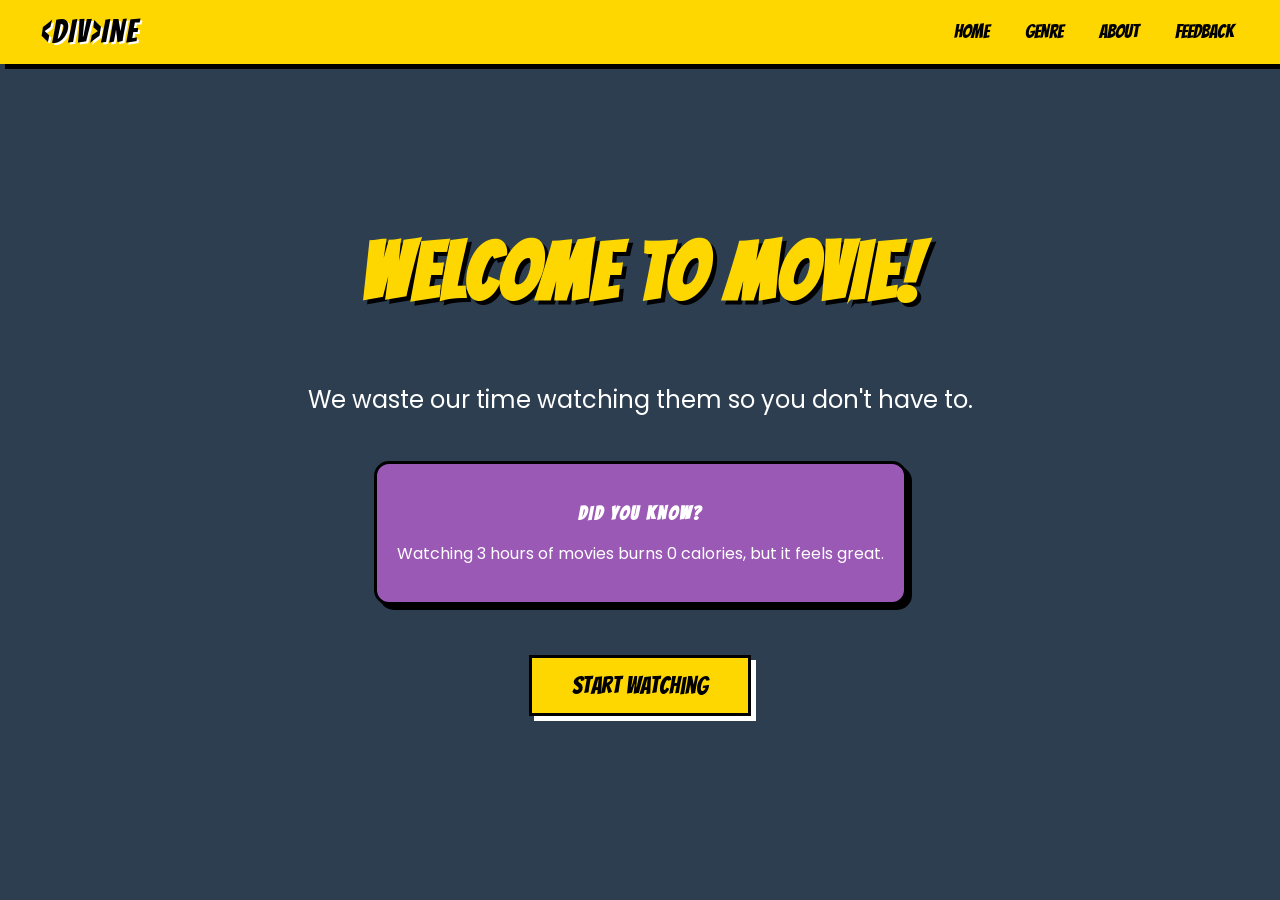
==== index.html @ 90821983 "Add files via upload" ====
<!DOCTYPE html>
<html lang="en">
<head>
    <meta charset="UTF-8">
    <meta name="viewport" content="width=device-width, initial-scale=1.0">
    <title>&lt;Div&gt;ine - The Funny Version</title>
    <style>
        /* --- THE STYLE SECTION (CSS) --- */
        @import url('https://fonts.googleapis.com/css2?family=Bangers&family=Poppins:wght@400;700&display=swap');

        :root {
            --primary: #FFD700; /* Pop Art Yellow */
            --secondary: #9b59b6; /* Vivid Purple */
            --dark: #2c3e50;
            --light: #ecf0f1;
        }

        body {
            margin: 0;
            font-family: 'Poppins', sans-serif;
            background-color: #2c3e50;
            color: white;
            overflow-x: hidden;
        }

        /* Comic Book Style Headings */
        h1, h2, h3, .logo {
            font-family: 'Bangers', cursive;
            letter-spacing: 2px;
            text-transform: uppercase;
        }

        /* Navigation */
        nav {
            background: var(--primary);
            padding: 15px 40px;
            display: flex;
            justify-content: space-between;
            align-items: center;
            box-shadow: 5px 5px 0px #000;
            position: sticky;
            top: 0;
            z-index: 100;
        }

        .logo {
            font-size: 2rem;
            color: #000;
            text-shadow: 2px 2px 0px white;
        }

        .nav-links button {
            background: transparent;
            border: none;
            font-family: 'Bangers', cursive;
            font-size: 1.2rem;
            margin-left: 20px;
            cursor: pointer;
            color: #000;
            transition: 0.2s;
        }

        .nav-links button:hover {
            transform: scale(1.2) rotate(-3deg);
            color: var(--secondary);
        }

        /* Pages Logic (Single Page App) */
        .page-section {
            display: none; /* Hidden by default */
            padding: 40px 20px;
            max-width: 1200px;
            margin: 0 auto;
            animation: popIn 0.5s ease;
        }

        .page-section.active {
            display: block; /* Show only active section */
        }

        @keyframes popIn {
            0% { transform: scale(0.8); opacity: 0; }
            80% { transform: scale(1.05); }
            100% { transform: scale(1); opacity: 1; }
        }

        /* Home Page Styling */
        .hero {
            text-align: center;
            padding: 60px 0;
        }
        .hero h1 {
            font-size: 5rem;
            color: var(--primary);
            text-shadow: 4px 4px 0px #000;
        }
        .fun-fact {
            background: var(--secondary);
            color: white;
            padding: 20px;
            border-radius: 15px;
            display: inline-block;
            margin-top: 20px;
            border: 3px solid #000;
            box-shadow: 5px 5px 0px #000;
        }

        /* Genre Cards */
        .genre-grid {
            display: flex;
            justify-content: center;
            gap: 20px;
            flex-wrap: wrap;
        }

        .genre-card {
            background: white;
            color: black;
            padding: 30px;
            width: 180px;
            text-align: center;
            border: 3px solid #000;
            box-shadow: 8px 8px 0px #000;
            cursor: pointer;
            transition: 0.3s;
            font-family: 'Bangers', cursive;
            font-size: 1.5rem;
        }

        .genre-card:hover {
            transform: translate(-5px, -5px);
            box-shadow: 13px 13px 0px var(--secondary);
            background: var(--primary);
        }

        /* Movie Cards */
        .movie-grid {
            display: grid;
            grid-template-columns: repeat(auto-fill, minmax(250px, 1fr));
            gap: 30px;
        }

        .movie-card {
            background: #fff;
            color: #000;
            border: 3px solid #000;
            border-radius: 10px;
            overflow: hidden;
            position: relative;
        }
        
        .movie-card img {
            width: 100%;
            height: 350px;
            object-fit: cover;
            border-bottom: 3px solid #000;
        }

        .movie-info {
            padding: 15px;
        }

        .funny-caption {
            font-size: 0.9rem;
            color: var(--secondary);
            font-style: italic;
            font-weight: bold;
            margin-bottom: 10px;
            display: block;
        }

        .btn {
            display: block;
            background: black;
            color: white;
            text-align: center;
            padding: 10px;
            text-decoration: none;
            font-family: 'Bangers', cursive;
            letter-spacing: 1px;
            transition: 0.2s;
        }
        .btn:hover {
            background: var(--secondary);
        }

        /* About Section */
        .team-box {
            background: white;
            color: black;
            padding: 30px;
            border: 4px solid var(--primary);
            border-radius: 20px;
            box-shadow: 10px 10px 0px rgba(0,0,0,0.5);
        }

        /* Form */
        input, textarea {
            width: 100%;
            padding: 15px;
            margin-bottom: 15px;
            border: 3px solid #000;
            font-family: 'Poppins', sans-serif;
            box-sizing: border-box;
        }
        input:focus, textarea:focus {
            outline: none;
            border-color: var(--primary);
            background: #fffde7;
        }

    </style>
</head>
<body>



<!-- Navigation -->
<nav>
    <div class="logo">&lt;Div&gt;ine</div>
    <div class="nav-links">
        <button onclick="showPage('home')">Home</button>
        <button onclick="showPage('genre')">Genre</button>
        <button onclick="showPage('about')">About</button>
        <button onclick="showPage('feedback')">Feedback</button>
    </div>
</nav>



<!-- MAIN APP CONTAINER -->
<div id="app">

    <!-- 1. HOME PAGE -->
    <section id="home" class="page-section active">
        <div class="hero">
            <h1>Welcome to Movie!</h1>
            <p style="font-size: 1.5rem;">We waste our time watching them so you don't have to.</p>
            
            <div class="fun-fact">
                <h3>Did you know?</h3>
                <p>Watching 3 hours of movies burns 0 calories, but it feels great.</p>
            </div>
            <br><br><br>
            <button onclick="showPage('genre')" style="padding: 15px 40px; font-size: 1.5rem; background: var(--primary); border: 3px solid black; cursor: pointer; font-family: 'Bangers'; box-shadow: 5px 5px 0px white;">Start Watching</button>
        </div>
    </section>



    <!-- 2. GENRE PAGE -->
    <section id="genre" class="page-section">
        <h2 style="text-align: center; color: var(--primary); font-size: 3rem;">Pick Your Poison</h2>
        <div class="genre-grid">
            <div class="genre-card" onclick="filterMovies('Action')">Action <br><span style="font-size:0.8rem; font-family:'Poppins'">(Explosions)</span></div>
            <div class="genre-card" onclick="filterMovies('Comedy')">Comedy <br><span style="font-size:0.8rem; font-family:'Poppins'">(Haha Funni)</span></div>
            <div class="genre-card" onclick="filterMovies('Romance')">Romance <br><span style="font-size:0.8rem; font-family:'Poppins'">(Lovey Dovey)</span></div>
            <div class="genre-card" onclick="filterMovies('Horror')">Horror <br><span style="font-size:0.8rem; font-family:'Poppins'">(Don't look)</span></div>
            <div class="genre-card" onclick="filterMovies('Superhero')">Superhero <br><span style="font-size:0.8rem; font-family:'Poppins'">(Spandex)</span></div>
        </div>
    </section>



    <!-- 3. MOVIES LIST PAGE (Hidden until genre clicked) -->
    <section id="movies" class="page-section">
        <button onclick="showPage('genre')" style="background:none; border:none; color:var(--primary); cursor:pointer; font-size: 1.2rem;">&larr; Back to Genres</button>
        <h2 id="movie-header" style="color: white; margin-bottom: 20px;">Movies</h2>
        <div class="movie-grid" id="movie-container">
            <!-- JS will put movies here -->
        </div>
    </section>



    <!-- 4. ABOUT PAGE -->
    <section id="about" class="page-section">
        <div class="team-box">
            <h2 style="color: var(--secondary);">Created By: Team &lt;Div&gt;ine</h2>
            <p><i>"We code so we don't have to talk to people."</i></p>
            
            <!-- University Image -->
            <img src="pu.jpg" 
                 alt="Presidency Uni" style="width: 100%; height: 250px; object-fit: cover; border: 3px solid black; margin: 20px 0;">

            <ul>
                <li><strong>Meer Mohammed Shoaib:</strong> The Leader</li>
                <li><strong>Mohommed Adil:</strong> The Coder</li>
                <li><strong>Nihaal R:</strong> The Soldier</li>
                <li><strong>Shreyas Bharadwaj:</strong> The Healer</li>
            </ul>
            <hr>
            <p><strong>Class:</strong> 3CSE14 (The cool class)</p>
            <p><strong>University:</strong> Presidency University, Bangalore</p>
            <p><strong>Address:</strong> Itgalpur, Rajanakunte (Practically a road trip from the city)</p>
        </div>
    </section>

    <!-- 5. FEEDBACK PAGE -->
    <section id="feedback" class="page-section">
        <h2 style="text-align: center;">Yell at us here</h2>
        <div style="max-width: 600px; margin: 0 auto; background: var(--primary); padding: 30px; border: 3px solid black; box-shadow: 10px 10px 0 white; color: black;">
            <form onsubmit="alert('Feedback sent into the void! (Just kidding, thanks!)'); return false;">
                <label>Name:</label>
                <input type="text" placeholder="Who are you?" required>
                
                <label>Roll Number:</label>
                <input type="text" placeholder="So we can track you..." required>
                
                <label>Feedback:</label>
                <textarea rows="5" placeholder="Tell us how awesome we are..." required></textarea>
                
                <button type="submit" style="width:100%; padding: 15px; background: black; color: white; border: none; font-family: 'Bangers'; font-size: 1.5rem; cursor: pointer;">SEND IT</button>
            </form>
        </div>
    </section>

</div>

<script>
    // --- THE BRAINS ---
    
    // 1. The Movie Database (Array of Objects)
    const moviesDB = [
        // --- ACTION ---
        { title: "John Wick 4", genre: "Action", img: "https://image.tmdb.org/t/p/w500/vZloFAK7NmvMGKE7VkF5UHaz0I.jpg", caption: "Local dog lover kills 400 people.", link: "https://www.youtube.com/watch?v=qEVUtrk8_B4" },

        { title: "Bullet Train", genre: "Action", img: "https://image.tmdb.org/t/p/w500/tVxDe01Zy3kZqaZRNiXFGDICdZk.jpg", caption: "Thomas the Tank Engine for psychopaths.", link: "https://www.youtube.com/watch?v=0IOsk2Vun8Q" },

        { title: "Dhoom", genre: "Action", img: "dhoom.jpeg", caption: "Physics left the chat.", link: "https://www.youtube.com/watch?v=drQ9t5bFmJc" },

        { title: "Jawan", genre: "Action", img: "jawan.jpg", caption: "Too many bandages, infinite swag.", link: "https://www.youtube.com/watch?v=COv52Qyctws" },
        


        // --- COMEDY ---
        { title: "The Hangover", genre: "Comedy", img: "hangover.jpg", caption: "Why you should never go to Vegas.", link: "https://www.youtube.com/watch?v=tcdUhdOlz9M" },

        { title: "The Mask", genre: "Comedy", img: "mask.jpeg", caption: "S-s-s-smokin'!", link: "https://www.youtube.com/watch?v=LZl69yk5lEY" },

        { title: "Dhamaal", genre: "Comedy", img: "dhamaal.jpg", caption: "Looking for a big 'W' under a palm tree.", link: "https://www.youtube.com/watch?v=6Q9qX9i5g5M" },

        { title: "Hera Pheri", genre: "Comedy", img: "hera pheri.jpeg", caption: "21 days to double your money. Totally legit.", link: "https://www.youtube.com/watch?v=3K1Hh5Gz1kU" },



        // --- ROMANCE ---
        { title: "Titanic", genre: "Romance", img: "https://image.tmdb.org/t/p/w500/9xjZS2rlVxm8SFx8kPC3aIGCOYQ.jpg", caption: "Spoiler: The boat sinks.", link: "https://www.youtube.com/watch?v=kVrqfYjkTdQ" },

        { title: "The Notebook", genre: "Romance", img: "https://image.tmdb.org/t/p/w500/rNzQyW4f8B8cQeg7Dgj3n6eT5k9.jpg", caption: "Crying guaranteed or money back.", link: "https://www.youtube.com/watch?v=FC6biTjEyZw" },

        { title: "Om Shanti Om", genre: "Romance", img: "om.jpg", caption: "Reincarnation: The ultimate comeback.", link: "https://www.youtube.com/watch?v=NBw5YScs8iQ" },



        // --- HORROR ---
        { title: "It", genre: "Horror", img: "https://image.tmdb.org/t/p/w500/9E2y5Q7WlCVNEhP5GiVTjhEhx1o.jpg", caption: "Never talk to clowns in sewers.", link: "https://www.youtube.com/watch?v=FnCdOQsX5kc" },

        { title: "The Conjuring", genre: "Horror", img: "conjuring.jpeg", caption: "Clap clap. You're dead.", link: "https://www.youtube.com/watch?v=k10ETZ41q5o" },

        { title: "Stree", genre: "Horror", img: "https://upload.wikimedia.org/wikipedia/en/4/4f/Stree_-_2018_Movie_Poster.jpg", caption: "O Stree kal aana (Please don't come today).", link: "https://www.youtube.com/watch?v=gze8xBdW3T4" },

        { title: "Tumbbad", genre: "Horror", img: "https://upload.wikimedia.org/wikipedia/en/4/41/Tumbbad_poster.jpg", caption: "Greed is bad, but the visuals are 10/10.", link: "https://www.youtube.com/watch?v=sN75MPHgvX8" },



        // --- SUPERHERO ---
        { title: "The Dark Knight", genre: "Superhero", img: "https://image.tmdb.org/t/p/w500/qJ2tW6WMUDux911r6m7haRef0WH.jpg", caption: "Rich guy beats up clowns at night.", link: "https://www.youtube.com/watch?v=EXeTwQWrcwY" },
        { title: "Avengers: Endgame", genre: "Superhero", img: "https://image.tmdb.org/t/p/w500/or06FN3Dka5tukK1e9sl16pB3iy.jpg", caption: "Thanos was kinda right though.", link: "https://www.youtube.com/watch?v=TcMBFSGVi1c" },
        { title: "Iron Man", genre: "Superhero", img: "https://image.tmdb.org/t/p/w500/78lPtwv72eTNqFW9COBYI0dWDJa.jpg", caption: "Genius, Billionaire, Playboy, Philanthropist.", link: "https://www.youtube.com/watch?v=8ugaeA-nMTc" },
        { title: "Man of Steel", genre: "Superhero", img: "superman.jpeg", caption: "Property Damage: The Movie.", link: "https://www.youtube.com/watch?v=T6DJcgm3wNY" }
    ];



    function showPage(pageId) {
        // Hide all pages
        document.querySelectorAll('.page-section').forEach(section => {
            section.classList.remove('active');
        });
        // Show the specific page
        document.getElementById(pageId).classList.add('active');
    }



    // 3. Function to filter and show movies
    function filterMovies(genre) {
        const container = document.getElementById('movie-container');
        const header = document.getElementById('movie-header');
        
        // Clear previous movies
        container.innerHTML = '';
        header.innerText = genre + " Movies";

        // Filter logic
        const filtered = moviesDB.filter(m => m.genre === genre);

        // Loop through filtered movies and create HTML
        filtered.forEach(movie => {
            const card = `
                <div class="movie-card">
                    <img src="${movie.img}" alt="${movie.title}">
                    <div class="movie-info">
                        <h3>${movie.title}</h3>
                        <span class="funny-caption">${movie.caption}</span>
                        <a href="${movie.link}" target="_blank" class="btn">▶ Watch Trailer</a>
                    </div>
                </div>
            `;
            container.innerHTML += card;
        });

        // Switch to movie page
        showPage('movies');
    }
</script>

</body>
</html>
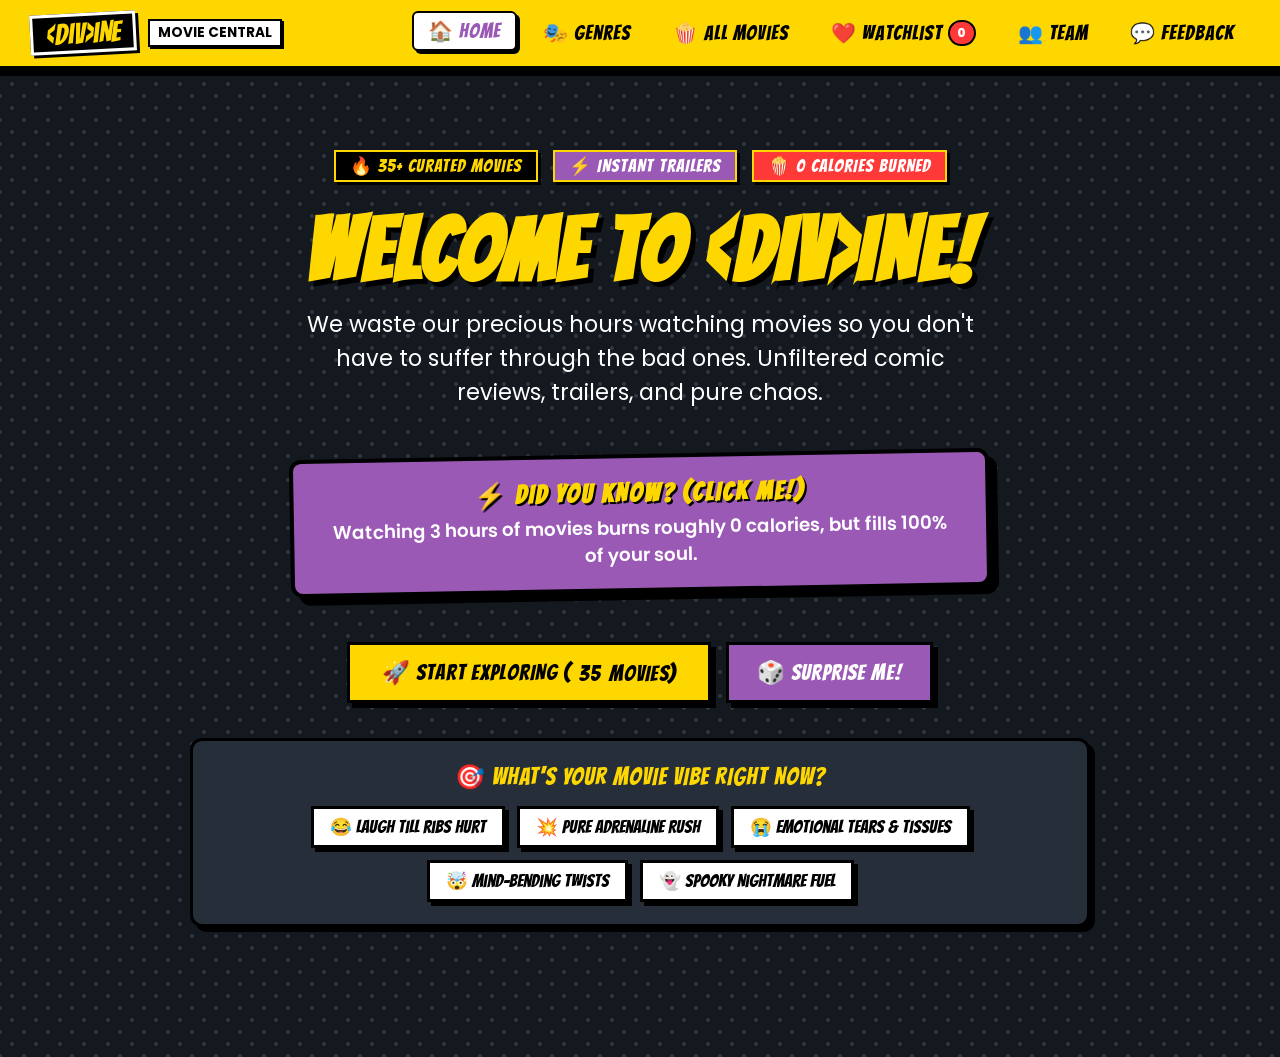
==== commit 5d918fea: "Refactor index.html with modular layout, search toolbar, watchlist and modal hooks" ====
--- a/index.html
+++ b/index.html
@@ -1,420 +1,353 @@
-<!DOCTYPE html>
-<html lang="en">
-<head>
-    <meta charset="UTF-8">
-    <meta name="viewport" content="width=device-width, initial-scale=1.0">
-    <title>&lt;Div&gt;ine - The Funny Version</title>
-    <style>
-        /* --- THE STYLE SECTION (CSS) --- */
-        @import url('https://fonts.googleapis.com/css2?family=Bangers&family=Poppins:wght@400;700&display=swap');
-
-        :root {
-            --primary: #FFD700; /* Pop Art Yellow */
-            --secondary: #9b59b6; /* Vivid Purple */
-            --dark: #2c3e50;
-            --light: #ecf0f1;
-        }
-
-        body {
-            margin: 0;
-            font-family: 'Poppins', sans-serif;
-            background-color: #2c3e50;
-            color: white;
-            overflow-x: hidden;
-        }
-
-        /* Comic Book Style Headings */
-        h1, h2, h3, .logo {
-            font-family: 'Bangers', cursive;
-            letter-spacing: 2px;
-            text-transform: uppercase;
-        }
-
-        /* Navigation */
-        nav {
-            background: var(--primary);
-            padding: 15px 40px;
-            display: flex;
-            justify-content: space-between;
-            align-items: center;
-            box-shadow: 5px 5px 0px #000;
-            position: sticky;
-            top: 0;
-            z-index: 100;
-        }
-
-        .logo {
-            font-size: 2rem;
-            color: #000;
-            text-shadow: 2px 2px 0px white;
-        }
-
-        .nav-links button {
-            background: transparent;
-            border: none;
-            font-family: 'Bangers', cursive;
-            font-size: 1.2rem;
-            margin-left: 20px;
-            cursor: pointer;
-            color: #000;
-            transition: 0.2s;
-        }
-
-        .nav-links button:hover {
-            transform: scale(1.2) rotate(-3deg);
-            color: var(--secondary);
-        }
-
-        /* Pages Logic (Single Page App) */
-        .page-section {
-            display: none; /* Hidden by default */
-            padding: 40px 20px;
-            max-width: 1200px;
-            margin: 0 auto;
-            animation: popIn 0.5s ease;
-        }
-
-        .page-section.active {
-            display: block; /* Show only active section */
-        }
-
-        @keyframes popIn {
-            0% { transform: scale(0.8); opacity: 0; }
-            80% { transform: scale(1.05); }
-            100% { transform: scale(1); opacity: 1; }
-        }
-
-        /* Home Page Styling */
-        .hero {
-            text-align: center;
-            padding: 60px 0;
-        }
-        .hero h1 {
-            font-size: 5rem;
-            color: var(--primary);
-            text-shadow: 4px 4px 0px #000;
-        }
-        .fun-fact {
-            background: var(--secondary);
-            color: white;
-            padding: 20px;
-            border-radius: 15px;
-            display: inline-block;
-            margin-top: 20px;
-            border: 3px solid #000;
-            box-shadow: 5px 5px 0px #000;
-        }
-
-        /* Genre Cards */
-        .genre-grid {
-            display: flex;
-            justify-content: center;
-            gap: 20px;
-            flex-wrap: wrap;
-        }
-
-        .genre-card {
-            background: white;
-            color: black;
-            padding: 30px;
-            width: 180px;
-            text-align: center;
-            border: 3px solid #000;
-            box-shadow: 8px 8px 0px #000;
-            cursor: pointer;
-            transition: 0.3s;
-            font-family: 'Bangers', cursive;
-            font-size: 1.5rem;
-        }
-
-        .genre-card:hover {
-            transform: translate(-5px, -5px);
-            box-shadow: 13px 13px 0px var(--secondary);
-            background: var(--primary);
-        }
-
-        /* Movie Cards */
-        .movie-grid {
-            display: grid;
-            grid-template-columns: repeat(auto-fill, minmax(250px, 1fr));
-            gap: 30px;
-        }
-
-        .movie-card {
-            background: #fff;
-            color: #000;
-            border: 3px solid #000;
-            border-radius: 10px;
-            overflow: hidden;
-            position: relative;
-        }
-        
-        .movie-card img {
-            width: 100%;
-            height: 350px;
-            object-fit: cover;
-            border-bottom: 3px solid #000;
-        }
-
-        .movie-info {
-            padding: 15px;
-        }
-
-        .funny-caption {
-            font-size: 0.9rem;
-            color: var(--secondary);
-            font-style: italic;
-            font-weight: bold;
-            margin-bottom: 10px;
-            display: block;
-        }
-
-        .btn {
-            display: block;
-            background: black;
-            color: white;
-            text-align: center;
-            padding: 10px;
-            text-decoration: none;
-            font-family: 'Bangers', cursive;
-            letter-spacing: 1px;
-            transition: 0.2s;
-        }
-        .btn:hover {
-            background: var(--secondary);
-        }
-
-        /* About Section */
-        .team-box {
-            background: white;
-            color: black;
-            padding: 30px;
-            border: 4px solid var(--primary);
-            border-radius: 20px;
-            box-shadow: 10px 10px 0px rgba(0,0,0,0.5);
-        }
-
-        /* Form */
-        input, textarea {
-            width: 100%;
-            padding: 15px;
-            margin-bottom: 15px;
-            border: 3px solid #000;
-            font-family: 'Poppins', sans-serif;
-            box-sizing: border-box;
-        }
-        input:focus, textarea:focus {
-            outline: none;
-            border-color: var(--primary);
-            background: #fffde7;
-        }
-
-    </style>
-</head>
-<body>
-
-
-
-<!-- Navigation -->
-<nav>
-    <div class="logo">&lt;Div&gt;ine</div>
-    <div class="nav-links">
-        <button onclick="showPage('home')">Home</button>
-        <button onclick="showPage('genre')">Genre</button>
-        <button onclick="showPage('about')">About</button>
-        <button onclick="showPage('feedback')">Feedback</button>
-    </div>
-</nav>
-
-
-
-<!-- MAIN APP CONTAINER -->
-<div id="app">
-
-    <!-- 1. HOME PAGE -->
-    <section id="home" class="page-section active">
-        <div class="hero">
-            <h1>Welcome to Movie!</h1>
-            <p style="font-size: 1.5rem;">We waste our time watching them so you don't have to.</p>
-            
-            <div class="fun-fact">
-                <h3>Did you know?</h3>
-                <p>Watching 3 hours of movies burns 0 calories, but it feels great.</p>
-            </div>
-            <br><br><br>
-            <button onclick="showPage('genre')" style="padding: 15px 40px; font-size: 1.5rem; background: var(--primary); border: 3px solid black; cursor: pointer; font-family: 'Bangers'; box-shadow: 5px 5px 0px white;">Start Watching</button>
-        </div>
-    </section>
-
-
-
-    <!-- 2. GENRE PAGE -->
-    <section id="genre" class="page-section">
-        <h2 style="text-align: center; color: var(--primary); font-size: 3rem;">Pick Your Poison</h2>
-        <div class="genre-grid">
-            <div class="genre-card" onclick="filterMovies('Action')">Action <br><span style="font-size:0.8rem; font-family:'Poppins'">(Explosions)</span></div>
-            <div class="genre-card" onclick="filterMovies('Comedy')">Comedy <br><span style="font-size:0.8rem; font-family:'Poppins'">(Haha Funni)</span></div>
-            <div class="genre-card" onclick="filterMovies('Romance')">Romance <br><span style="font-size:0.8rem; font-family:'Poppins'">(Lovey Dovey)</span></div>
-            <div class="genre-card" onclick="filterMovies('Horror')">Horror <br><span style="font-size:0.8rem; font-family:'Poppins'">(Don't look)</span></div>
-            <div class="genre-card" onclick="filterMovies('Superhero')">Superhero <br><span style="font-size:0.8rem; font-family:'Poppins'">(Spandex)</span></div>
-        </div>
-    </section>
-
-
-
-    <!-- 3. MOVIES LIST PAGE (Hidden until genre clicked) -->
-    <section id="movies" class="page-section">
-        <button onclick="showPage('genre')" style="background:none; border:none; color:var(--primary); cursor:pointer; font-size: 1.2rem;">&larr; Back to Genres</button>
-        <h2 id="movie-header" style="color: white; margin-bottom: 20px;">Movies</h2>
-        <div class="movie-grid" id="movie-container">
-            <!-- JS will put movies here -->
-        </div>
-    </section>
-
-
-
-    <!-- 4. ABOUT PAGE -->
-    <section id="about" class="page-section">
-        <div class="team-box">
-            <h2 style="color: var(--secondary);">Created By: Team &lt;Div&gt;ine</h2>
-            <p><i>"We code so we don't have to talk to people."</i></p>
-            
-            <!-- University Image -->
-            <img src="pu.jpg" 
-                 alt="Presidency Uni" style="width: 100%; height: 250px; object-fit: cover; border: 3px solid black; margin: 20px 0;">
-
-            <ul>
-                <li><strong>Meer Mohammed Shoaib:</strong> The Leader</li>
-                <li><strong>Mohommed Adil:</strong> The Coder</li>
-                <li><strong>Nihaal R:</strong> The Soldier</li>
-                <li><strong>Shreyas Bharadwaj:</strong> The Healer</li>
-            </ul>
-            <hr>
-            <p><strong>Class:</strong> 3CSE14 (The cool class)</p>
-            <p><strong>University:</strong> Presidency University, Bangalore</p>
-            <p><strong>Address:</strong> Itgalpur, Rajanakunte (Practically a road trip from the city)</p>
-        </div>
-    </section>
-
-    <!-- 5. FEEDBACK PAGE -->
-    <section id="feedback" class="page-section">
-        <h2 style="text-align: center;">Yell at us here</h2>
-        <div style="max-width: 600px; margin: 0 auto; background: var(--primary); padding: 30px; border: 3px solid black; box-shadow: 10px 10px 0 white; color: black;">
-            <form onsubmit="alert('Feedback sent into the void! (Just kidding, thanks!)'); return false;">
-                <label>Name:</label>
-                <input type="text" placeholder="Who are you?" required>
-                
-                <label>Roll Number:</label>
-                <input type="text" placeholder="So we can track you..." required>
-                
-                <label>Feedback:</label>
-                <textarea rows="5" placeholder="Tell us how awesome we are..." required></textarea>
-                
-                <button type="submit" style="width:100%; padding: 15px; background: black; color: white; border: none; font-family: 'Bangers'; font-size: 1.5rem; cursor: pointer;">SEND IT</button>
-            </form>
-        </div>
-    </section>
-
-</div>
-
-<script>
-    // --- THE BRAINS ---
-    
-    // 1. The Movie Database (Array of Objects)
-    const moviesDB = [
-        // --- ACTION ---
-        { title: "John Wick 4", genre: "Action", img: "https://image.tmdb.org/t/p/w500/vZloFAK7NmvMGKE7VkF5UHaz0I.jpg", caption: "Local dog lover kills 400 people.", link: "https://www.youtube.com/watch?v=qEVUtrk8_B4" },
-
-        { title: "Bullet Train", genre: "Action", img: "https://image.tmdb.org/t/p/w500/tVxDe01Zy3kZqaZRNiXFGDICdZk.jpg", caption: "Thomas the Tank Engine for psychopaths.", link: "https://www.youtube.com/watch?v=0IOsk2Vun8Q" },
-
-        { title: "Dhoom", genre: "Action", img: "dhoom.jpeg", caption: "Physics left the chat.", link: "https://www.youtube.com/watch?v=drQ9t5bFmJc" },
-
-        { title: "Jawan", genre: "Action", img: "jawan.jpg", caption: "Too many bandages, infinite swag.", link: "https://www.youtube.com/watch?v=COv52Qyctws" },
-        
-
-
-        // --- COMEDY ---
-        { title: "The Hangover", genre: "Comedy", img: "hangover.jpg", caption: "Why you should never go to Vegas.", link: "https://www.youtube.com/watch?v=tcdUhdOlz9M" },
-
-        { title: "The Mask", genre: "Comedy", img: "mask.jpeg", caption: "S-s-s-smokin'!", link: "https://www.youtube.com/watch?v=LZl69yk5lEY" },
-
-        { title: "Dhamaal", genre: "Comedy", img: "dhamaal.jpg", caption: "Looking for a big 'W' under a palm tree.", link: "https://www.youtube.com/watch?v=6Q9qX9i5g5M" },
-
-        { title: "Hera Pheri", genre: "Comedy", img: "hera pheri.jpeg", caption: "21 days to double your money. Totally legit.", link: "https://www.youtube.com/watch?v=3K1Hh5Gz1kU" },
-
-
-
-        // --- ROMANCE ---
-        { title: "Titanic", genre: "Romance", img: "https://image.tmdb.org/t/p/w500/9xjZS2rlVxm8SFx8kPC3aIGCOYQ.jpg", caption: "Spoiler: The boat sinks.", link: "https://www.youtube.com/watch?v=kVrqfYjkTdQ" },
-
-        { title: "The Notebook", genre: "Romance", img: "https://image.tmdb.org/t/p/w500/rNzQyW4f8B8cQeg7Dgj3n6eT5k9.jpg", caption: "Crying guaranteed or money back.", link: "https://www.youtube.com/watch?v=FC6biTjEyZw" },
-
-        { title: "Om Shanti Om", genre: "Romance", img: "om.jpg", caption: "Reincarnation: The ultimate comeback.", link: "https://www.youtube.com/watch?v=NBw5YScs8iQ" },
-
-
-
-        // --- HORROR ---
-        { title: "It", genre: "Horror", img: "https://image.tmdb.org/t/p/w500/9E2y5Q7WlCVNEhP5GiVTjhEhx1o.jpg", caption: "Never talk to clowns in sewers.", link: "https://www.youtube.com/watch?v=FnCdOQsX5kc" },
-
-        { title: "The Conjuring", genre: "Horror", img: "conjuring.jpeg", caption: "Clap clap. You're dead.", link: "https://www.youtube.com/watch?v=k10ETZ41q5o" },
-
-        { title: "Stree", genre: "Horror", img: "https://upload.wikimedia.org/wikipedia/en/4/4f/Stree_-_2018_Movie_Poster.jpg", caption: "O Stree kal aana (Please don't come today).", link: "https://www.youtube.com/watch?v=gze8xBdW3T4" },
-
-        { title: "Tumbbad", genre: "Horror", img: "https://upload.wikimedia.org/wikipedia/en/4/41/Tumbbad_poster.jpg", caption: "Greed is bad, but the visuals are 10/10.", link: "https://www.youtube.com/watch?v=sN75MPHgvX8" },
-
-
-
-        // --- SUPERHERO ---
-        { title: "The Dark Knight", genre: "Superhero", img: "https://image.tmdb.org/t/p/w500/qJ2tW6WMUDux911r6m7haRef0WH.jpg", caption: "Rich guy beats up clowns at night.", link: "https://www.youtube.com/watch?v=EXeTwQWrcwY" },
-        { title: "Avengers: Endgame", genre: "Superhero", img: "https://image.tmdb.org/t/p/w500/or06FN3Dka5tukK1e9sl16pB3iy.jpg", caption: "Thanos was kinda right though.", link: "https://www.youtube.com/watch?v=TcMBFSGVi1c" },
-        { title: "Iron Man", genre: "Superhero", img: "https://image.tmdb.org/t/p/w500/78lPtwv72eTNqFW9COBYI0dWDJa.jpg", caption: "Genius, Billionaire, Playboy, Philanthropist.", link: "https://www.youtube.com/watch?v=8ugaeA-nMTc" },
-        { title: "Man of Steel", genre: "Superhero", img: "superman.jpeg", caption: "Property Damage: The Movie.", link: "https://www.youtube.com/watch?v=T6DJcgm3wNY" }
-    ];
-
-
-
-    function showPage(pageId) {
-        // Hide all pages
-        document.querySelectorAll('.page-section').forEach(section => {
-            section.classList.remove('active');
-        });
-        // Show the specific page
-        document.getElementById(pageId).classList.add('active');
-    }
-
-
-
-    // 3. Function to filter and show movies
-    function filterMovies(genre) {
-        const container = document.getElementById('movie-container');
-        const header = document.getElementById('movie-header');
-        
-        // Clear previous movies
-        container.innerHTML = '';
-        header.innerText = genre + " Movies";
-
-        // Filter logic
-        const filtered = moviesDB.filter(m => m.genre === genre);
-
-        // Loop through filtered movies and create HTML
-        filtered.forEach(movie => {
-            const card = `
-                <div class="movie-card">
-                    <img src="${movie.img}" alt="${movie.title}">
-                    <div class="movie-info">
-                        <h3>${movie.title}</h3>
-                        <span class="funny-caption">${movie.caption}</span>
-                        <a href="${movie.link}" target="_blank" class="btn">▶ Watch Trailer</a>
-                    </div>
-                </div>
-            `;
-            container.innerHTML += card;
-        });
-
-        // Switch to movie page
-        showPage('movies');
-    }
-</script>
-
-</body>
+<!DOCTYPE html>
+<html lang="en">
+<head>
+    <meta charset="UTF-8">
+    <meta name="viewport" content="width=device-width, initial-scale=1.0">
+    <meta name="description" content="<Div>ine - The Ultimate Pop-Art Comic Movie Discovery Experience. Find trailers, funny verdicts, and hand-picked movies across genres.">
+    <title>&lt;Div&gt;ine - The Comic Movie Universe</title>
+    
+    <!-- External Modular Stylesheet -->
+    <link rel="stylesheet" href="css/style.css">
+    <link rel="icon" href="data:image/svg+xml,<svg xmlns=%22http://www.w3.org/2000/svg%22 viewBox=%220%22%3E<text y=%2226%22 font-size=%2228%22>🍿</text></svg>">
+</head>
+<body>
+
+    <!-- ==========================================
+         TOP NAVIGATION BAR
+         ========================================== -->
+    <nav class="comic-nav">
+        <div class="logo-container" onclick="showPage('home')">
+            <span class="logo-badge">&lt;Div&gt;ine</span>
+            <span class="logo-sub">Movie Central</span>
+        </div>
+
+        <button class="mobile-menu-btn" onclick="toggleMobileMenu()" aria-label="Toggle navigation">
+            ☰
+        </button>
+
+        <div class="nav-links">
+            <button onclick="showPage('home')" data-page="home" class="active">🏠 Home</button>
+            <button onclick="showPage('genre')" data-page="genre">🎭 Genres</button>
+            <button onclick="filterMovies('All')" data-page="movies">🍿 All Movies</button>
+            <button onclick="showPage('watchlist')" data-page="watchlist">
+                ❤️ Watchlist <span id="nav-watchlist-count" class="nav-badge-count">0</span>
+            </button>
+            <button onclick="showPage('about')" data-page="about">👥 Team</button>
+            <button onclick="showPage('feedback')" data-page="feedback">💬 Feedback</button>
+        </div>
+    </nav>
+
+    <!-- ==========================================
+         MAIN SINGLE PAGE APP CONTAINER
+         ========================================== -->
+    <div id="app">
+
+        <!-- 1. HOME PAGE -->
+        <section id="home" class="page-section active">
+            <div class="hero">
+                <div class="hero-badges-row">
+                    <span class="comic-pill">🔥 35+ CURATED MOVIES</span>
+                    <span class="comic-pill" style="background: var(--secondary); color:#fff;">⚡ INSTANT TRAILERS</span>
+                    <span class="comic-pill" style="background: var(--accent-red); color:#fff;">🍿 0 CALORIES BURNED</span>
+                </div>
+
+                <h1 class="hero-title">WELCOME TO &lt;DIV&gt;INE!</h1>
+                <p class="hero-subtitle">
+                    We waste our precious hours watching movies so you don't have to suffer through the bad ones. Unfiltered comic reviews, trailers, and pure chaos.
+                </p>
+
+                <!-- Fun Fact Rotating Bubble -->
+                <div class="fun-fact-container" onclick="rotateFunFact()" title="Click for another fun fact!">
+                    <h3>⚡ DID YOU KNOW? (Click Me!)</h3>
+                    <p id="hero-fun-fact" style="font-size: 1.15rem; font-weight: 600;">
+                        Watching 3 hours of movies burns roughly 0 calories, but fills 100% of your soul.
+                    </p>
+                </div>
+
+                <div style="margin-top: 30px; display: flex; justify-content: center; gap: 15px; flex-wrap: wrap;">
+                    <button class="btn-comic" style="font-size: 1.4rem; padding: 14px 32px;" onclick="showPage('genre')">
+                        🚀 Start Exploring (<span id="total-movies-count">35</span> Movies)
+                    </button>
+                    <button class="btn-comic btn-secondary" style="font-size: 1.4rem; padding: 14px 28px;" onclick="surpriseMeMovie()">
+                        🎲 Surprise Me!
+                    </button>
+                </div>
+
+                <!-- Mood Selector -->
+                <div class="mood-selector-box">
+                    <div class="mood-title">🎯 WHAT'S YOUR MOVIE VIBE RIGHT NOW?</div>
+                    <div class="mood-chips">
+                        <div class="mood-chip" onclick="filterByMood('laugh')">😂 Laugh till ribs hurt</div>
+                        <div class="mood-chip" onclick="filterByMood('adrenaline')">💥 Pure Adrenaline Rush</div>
+                        <div class="mood-chip" onclick="filterByMood('cry')">😭 Emotional Tears & Tissues</div>
+                        <div class="mood-chip" onclick="filterByMood('mindblown')">🤯 Mind-Bending Twists</div>
+                        <div class="mood-chip" onclick="filterByMood('spooky')">👻 Spooky Nightmare Fuel</div>
+                    </div>
+                </div>
+            </div>
+        </section>
+
+        <!-- 2. GENRES PAGE -->
+        <section id="genre" class="page-section">
+            <h2 style="text-align: center; color: var(--primary); font-size: 3.2rem; margin-bottom: 8px;">
+                PICK YOUR POISON 🧪
+            </h2>
+            <p style="text-align: center; font-size: 1.2rem; color: #fff; max-width: 600px; margin: 0 auto 30px;">
+                Choose a genre to view hand-picked movies, hilarious verdicts, and trailers.
+            </p>
+
+            <div class="genre-grid">
+                <div class="genre-card" onclick="filterMovies('Action')">
+                    <span class="genre-count-badge" id="count-action">7</span>
+                    <span class="genre-emoji">💥</span>
+                    Action
+                    <span class="genre-sub">(Explosions & High Octane)</span>
+                </div>
+                <div class="genre-card" onclick="filterMovies('Comedy')">
+                    <span class="genre-count-badge" id="count-comedy">6</span>
+                    <span class="genre-emoji">😂</span>
+                    Comedy
+                    <span class="genre-sub">(Haha Funni Memes)</span>
+                </div>
+                <div class="genre-card" onclick="filterMovies('Romance')">
+                    <span class="genre-count-badge" id="count-romance">5</span>
+                    <span class="genre-emoji">❤️</span>
+                    Romance
+                    <span class="genre-sub">(Lovey Dovey Crying)</span>
+                </div>
+                <div class="genre-card" onclick="filterMovies('Horror')">
+                    <span class="genre-count-badge" id="count-horror">5</span>
+                    <span class="genre-emoji">👻</span>
+                    Horror
+                    <span class="genre-sub">(Don't Look Behind You)</span>
+                </div>
+                <div class="genre-card" onclick="filterMovies('Superhero')">
+                    <span class="genre-count-badge" id="count-superhero">5</span>
+                    <span class="genre-emoji">🦸</span>
+                    Superhero
+                    <span class="genre-sub">(Spandex & City Demolition)</span>
+                </div>
+                <div class="genre-card" onclick="filterMovies('Sci-Fi')">
+                    <span class="genre-count-badge" id="count-sci-fi">4</span>
+                    <span class="genre-emoji">🚀</span>
+                    Sci-Fi
+                    <span class="genre-sub">(Black Holes & Red Pills)</span>
+                </div>
+                <div class="genre-card" onclick="filterMovies('Animation')">
+                    <span class="genre-count-badge" id="count-animation">3</span>
+                    <span class="genre-emoji">🎨</span>
+                    Animation
+                    <span class="genre-sub">(Pure Masterpieces)</span>
+                </div>
+                <div class="genre-card" onclick="filterMovies('Thriller')">
+                    <span class="genre-count-badge" id="count-thriller">3</span>
+                    <span class="genre-emoji">🔪</span>
+                    Thriller
+                    <span class="genre-sub">(Edge-Of-Your-Seat Whodunits)</span>
+                </div>
+            </div>
+
+            <div style="text-align: center; margin-top: 40px;">
+                <button class="btn-comic" style="font-size: 1.3rem;" onclick="filterMovies('All')">
+                    👀 Or Browse All Movies Together
+                </button>
+            </div>
+        </section>
+
+        <!-- 3. MOVIES CATALOG PAGE -->
+        <section id="movies" class="page-section">
+            <div style="display: flex; justify-content: space-between; align-items: center; margin-bottom: 20px; flex-wrap: wrap; gap: 10px;">
+                <button class="btn-comic btn-sm btn-secondary" onclick="showPage('genre')">
+                    &larr; Back to Genres
+                </button>
+                <button class="btn-comic btn-sm" onclick="surpriseMeMovie()">
+                    🎲 Random Movie Pick
+                </button>
+            </div>
+
+            <h2 id="movie-header" style="color: var(--primary); font-size: 2.8rem; margin-bottom: 20px;">
+                Movies
+            </h2>
+
+            <!-- Search & Filter Toolbar -->
+            <div class="movies-toolbar">
+                <div class="search-input-wrapper">
+                    <span class="search-icon">🔍</span>
+                    <input 
+                        type="text" 
+                        id="movie-search-input" 
+                        placeholder="Search by title, director, actors, or keywords (Press '/' to focus)..." 
+                        oninput="handleSearch(this.value)"
+                    >
+                </div>
+
+                <div class="filter-controls-row">
+                    <select class="comic-select" onchange="filterMovies(this.value)">
+                        <option value="All">All Genres</option>
+                        <option value="Action">Action</option>
+                        <option value="Comedy">Comedy</option>
+                        <option value="Romance">Romance</option>
+                        <option value="Horror">Horror</option>
+                        <option value="Superhero">Superhero</option>
+                        <option value="Sci-Fi">Sci-Fi</option>
+                        <option value="Animation">Animation</option>
+                        <option value="Thriller">Thriller</option>
+                    </select>
+
+                    <select class="comic-select" onchange="handleSort(this.value)">
+                        <option value="default">Sort by: Default</option>
+                        <option value="rating-desc">Rating: Highest First ⭐</option>
+                        <option value="year-desc">Year: Newest First 📅</option>
+                        <option value="year-asc">Year: Oldest First 🕰️</option>
+                        <option value="title-asc">Title: A &rarr; Z 🔤</option>
+                    </select>
+                </div>
+            </div>
+
+            <!-- Dynamic Movies Grid -->
+            <div class="movie-grid" id="movie-container">
+                <!-- Injected dynamically via JS -->
+            </div>
+        </section>
+
+        <!-- 4. WATCHLIST PAGE -->
+        <section id="watchlist" class="page-section">
+            <h2 style="color: var(--primary); font-size: 2.8rem; margin-bottom: 6px;">
+                ❤️ MY SAVED WATCHLIST (<span id="watchlist-page-count">0</span>)
+            </h2>
+            <p style="color: #fff; margin-bottom: 25px; font-size: 1.1rem;">
+                Your personal stash of movies ready for your next movie marathon session. Saved in your browser!
+            </p>
+
+            <div class="movie-grid" id="watchlist-container">
+                <!-- Injected dynamically via JS -->
+            </div>
+        </section>
+
+        <!-- 5. ABOUT / TEAM PAGE -->
+        <section id="about" class="page-section">
+            <div class="team-container">
+                <h2 class="team-header-tag">&lt;Div&gt;ine Team Dossier</h2>
+                <p style="font-size: 1.1rem; font-style: italic; color: #555;">
+                    "We code so we don't have to talk to people, and we watch movies so we don't have to think."
+                </p>
+
+                <!-- University Campus Photo -->
+                <img 
+                    src="assets/images/pu.jpg" 
+                    alt="Presidency University Campus" 
+                    class="university-banner"
+                    onerror="this.onerror=null; this.src='pu.jpg';"
+                >
+
+                <h3 style="font-size: 1.8rem; margin-top: 15px; color: #000;">THE SQUAD (3CSE14)</h3>
+                <div class="team-members-grid">
+                    <div class="member-card">
+                        <h4>Meer Mohammed Shoaib</h4>
+                        <span class="member-role">👑 The Leader & Architect</span>
+                        <p style="font-size: 0.9rem; color: #555; margin-top: 6px;">Visionary captain keeping the project alive and popcorn popping.</p>
+                    </div>
+                    <div class="member-card">
+                        <h4>Mohommed Adil</h4>
+                        <span class="member-role">💻 The Coder Extraordinaire</span>
+                        <p style="font-size: 0.9rem; color: #555; margin-top: 6px;">Turning coffee into bug-free JavaScript and responsive CSS.</p>
+                    </div>
+                    <div class="member-card">
+                        <h4>Nihaal R</h4>
+                        <span class="member-role">⚔️ The Soldier</span>
+                        <p style="font-size: 0.9rem; color: #555; margin-top: 6px;">Tackling edge cases, asset optimization, and quality assurance.</p>
+                    </div>
+                    <div class="member-card">
+                        <h4>Shreyas Bharadwaj</h4>
+                        <span class="member-role">🩹 The Healer</span>
+                        <p style="font-size: 0.9rem; color: #555; margin-top: 6px;">Restoring broken tags, validating trailers, and morale boosting.</p>
+                    </div>
+                </div>
+
+                <hr style="border: 2px dashed #000; margin: 25px 0;">
+                <p><strong>Class:</strong> 3CSE14 (The cool, legendary batch)</p>
+                <p><strong>Institution:</strong> Presidency University, Bengaluru</p>
+                <p><strong>Coordinates:</strong> Itgalpur, Rajanakunte (A scenic expedition away from the city center)</p>
+            </div>
+        </section>
+
+        <!-- 6. FEEDBACK PAGE -->
+        <section id="feedback" class="page-section">
+            <h2 style="text-align: center; color: var(--primary); font-size: 3rem; margin-bottom: 10px;">
+                YELL AT US HERE 📣
+            </h2>
+            <p style="text-align: center; color: #fff; margin-bottom: 30px; font-size: 1.15rem;">
+                Got movie suggestions, complaints, or love letters? Fire away below.
+            </p>
+
+            <div class="feedback-box">
+                <form id="feedback-form" onsubmit="handleFeedbackSubmit(event)">
+                    <label style="font-weight: 700; display: block; margin-bottom: 4px;">Rate your experience:</label>
+                    <div class="star-rating-row" title="Click to rate">
+                        <span onclick="setRating(1)">⭐</span>
+                        <span onclick="setRating(2)">⭐</span>
+                        <span onclick="setRating(3)">⭐</span>
+                        <span onclick="setRating(4)">⭐</span>
+                        <span onclick="setRating(5)">⭐</span>
+                    </div>
+
+                    <label style="font-weight: 700; display: block; margin-bottom: 4px;">Your Name:</label>
+                    <input type="text" name="name" placeholder="E.g., Babu Bhaiya or Bruce Wayne" required>
+
+                    <label style="font-weight: 700; display: block; margin-bottom: 4px;">Roll Number / Identity:</label>
+                    <input type="text" name="roll" placeholder="20241CSE0..." required>
+
+                    <label style="font-weight: 700; display: block; margin-bottom: 4px;">Feedback / Movie Request:</label>
+                    <textarea name="message" rows="4" placeholder="Tell us how awesome we are, or request a movie we missed..." required></textarea>
+
+                    <button type="submit" class="btn-comic" style="width: 100%; font-size: 1.4rem; padding: 14px; background: #000; color: #fff;">
+                        🚀 SEND IT INTO THE VOID
+                    </button>
+                </form>
+
+                <div id="feedback-history-list" class="feedback-history-list">
+                    <!-- Dynamic feedback history -->
+                </div>
+            </div>
+        </section>
+
+    </div>
+
+    <!-- ==========================================
+         MODAL: YOUTUBE TRAILER PLAYER
+         ========================================== -->
+    <div id="trailer-modal" class="comic-modal-overlay">
+        <div class="comic-modal-card">
+            <div class="comic-modal-header">
+                <h3 id="trailer-modal-title">Official Trailer</h3>
+                <button class="modal-close-btn" onclick="closeTrailerModal()" title="Close (Esc)">✕</button>
+            </div>
+            <div class="comic-modal-body" style="padding: 15px;">
+                <div class="video-responsive-wrap" id="trailer-video-container">
+                    <!-- YouTube iframe injected here -->
+                </div>
+            </div>
+        </div>
+    </div>
+
+    <!-- ==========================================
+         MODAL: MOVIE QUICK DETAILS
+         ========================================== -->
+    <div id="detail-modal" class="comic-modal-overlay">
+        <div class="comic-modal-card">
+            <div class="comic-modal-header">
+                <h3 id="detail-modal-title">Movie Details</h3>
+                <button class="modal-close-btn" onclick="closeDetailModal()" title="Close (Esc)">✕</button>
+            </div>
+            <div class="comic-modal-body" id="detail-modal-body">
+                <!-- Dynamic details injected here -->
+            </div>
+        </div>
+    </div>
+
+    <!-- Core Scripts -->
+    <script src="js/movies-data.js"></script>
+    <script src="js/app.js"></script>
+
+</body>
 </html>
--- a/css/style.css
+++ b/css/style.css
@@ -0,0 +1,919 @@
+/* ==========================================================================
+   <Div>ine - The Pop-Art Comic Movie Experience
+   Core Design System, Variables & Base Reset
+   ========================================================================== */
+
+@import url('https://fonts.googleapis.com/css2?family=Bangers&family=Poppins:wght@300;400;600;700;800&family=Comic+Neue:ital,wght@0,700;1,700&display=swap');
+
+:root {
+    /* Pop-Art Signature Palette */
+    --primary: #FFD700;        /* Pop Art Electric Yellow */
+    --primary-hover: #ffe44d;
+    --secondary: #9b59b6;      /* Vivid Purple */
+    --secondary-hover: #b07cc6;
+    --accent-red: #ff3838;     /* Action Red */
+    --accent-blue: #17c0eb;    /* Comic Cyan */
+    --accent-green: #3ae374;   /* Pop Lime Green */
+    --accent-orange: #ff9f1a;  /* Comic Orange */
+    --dark: #1e272e;          /* Rich Ink Black/Slate */
+    --darker: #13191f;        /* Deep Background */
+    --light: #f5f6fa;         /* Comic Paper White */
+    --gray: #718093;
+    
+    /* Neo-Brutalism Shadows & Borders */
+    --border-thick: 3px solid #000000;
+    --border-extra: 4px solid #000000;
+    --shadow-hard: 5px 5px 0px #000000;
+    --shadow-lg: 8px 8px 0px #000000;
+    --shadow-xl: 12px 12px 0px #000000;
+    --shadow-hover: 10px 10px 0px var(--secondary);
+    --shadow-yellow: 8px 8px 0px var(--primary);
+    
+    /* Typography */
+    --font-comic: 'Bangers', cursive;
+    --font-fun: 'Comic Neue', cursive;
+    --font-body: 'Poppins', sans-serif;
+    
+    --radius-sm: 6px;
+    --radius-md: 12px;
+    --radius-lg: 20px;
+}
+
+* {
+    box-sizing: border-box;
+    margin: 0;
+    padding: 0;
+}
+
+html {
+    scroll-behavior: smooth;
+}
+
+body {
+    font-family: var(--font-body);
+    background-color: var(--darker);
+    background-image: 
+        radial-gradient(#2f3640 10%, transparent 11%),
+        radial-gradient(#2f3640 10%, transparent 11%);
+    background-size: 24px 24px;
+    background-position: 0 0, 12px 12px;
+    color: var(--light);
+    overflow-x: hidden;
+    min-height: 100vh;
+    display: flex;
+    flex-direction: column;
+}
+
+/* Comic Book Headings */
+h1, h2, h3, h4, .logo, .comic-text {
+    font-family: var(--font-comic);
+    letter-spacing: 2px;
+    text-transform: uppercase;
+    text-shadow: 2px 2px 0px #000000;
+}
+/* ==========================================================================
+   Page Sections & Transitions (SPA Logic)
+   ========================================================================== */
+.page-section {
+    display: none;
+    padding: 30px 20px 80px;
+    max-width: 1280px;
+    width: 100%;
+    margin: 0 auto;
+    animation: comicPop 0.35s cubic-bezier(0.175, 0.885, 0.32, 1.275);
+}
+
+.page-section.active {
+    display: block;
+}
+
+@keyframes comicPop {
+    0% { transform: scale(0.92) translateY(10px); opacity: 0; }
+    100% { transform: scale(1) translateY(0); opacity: 1; }
+}
+
+/* Comic Buttons & Action Links */
+.btn-comic {
+    display: inline-flex;
+    align-items: center;
+    justify-content: center;
+    gap: 8px;
+    background: var(--primary);
+    color: #000000;
+    font-family: var(--font-comic);
+    font-size: 1.2rem;
+    padding: 10px 20px;
+    border: var(--border-thick);
+    box-shadow: var(--shadow-hard);
+    cursor: pointer;
+    text-decoration: none;
+    text-transform: uppercase;
+    letter-spacing: 1px;
+    transition: all 0.15s ease;
+    user-select: none;
+}
+
+.btn-comic:hover {
+    transform: translate(-3px, -3px);
+    box-shadow: var(--shadow-lg);
+    background: var(--primary-hover);
+}
+
+.btn-comic:active {
+    transform: translate(2px, 2px);
+    box-shadow: 2px 2px 0px #000;
+}
+
+.btn-comic.btn-secondary {
+    background: var(--secondary);
+    color: #ffffff;
+}
+
+.btn-comic.btn-secondary:hover {
+    background: var(--secondary-hover);
+}
+
+.btn-comic.btn-danger {
+    background: var(--accent-red);
+    color: #ffffff;
+}
+
+.btn-comic.btn-sm {
+    font-size: 0.95rem;
+    padding: 6px 14px;
+}
+/* ==========================================================================
+   Navigation Bar & Header
+   ========================================================================== */
+nav.comic-nav {
+    background: var(--primary);
+    padding: 12px 30px;
+    display: flex;
+    justify-content: space-between;
+    align-items: center;
+    border-bottom: var(--border-extra);
+    box-shadow: 0px 6px 0px #000;
+    position: sticky;
+    top: 0;
+    z-index: 1000;
+}
+
+.logo-container {
+    display: flex;
+    align-items: center;
+    gap: 12px;
+    cursor: pointer;
+    text-decoration: none;
+}
+
+.logo-badge {
+    background: #000;
+    color: var(--primary);
+    font-family: var(--font-comic);
+    font-size: 1.8rem;
+    padding: 2px 12px;
+    border: 3px solid #fff;
+    box-shadow: 3px 3px 0px #000;
+    transform: rotate(-3deg);
+    display: inline-block;
+}
+
+.logo-sub {
+    font-size: 0.85rem;
+    font-weight: 700;
+    color: #000;
+    background: #fff;
+    padding: 2px 8px;
+    border: 2px solid #000;
+    box-shadow: 2px 2px 0px #000;
+    text-transform: uppercase;
+}
+
+.nav-links {
+    display: flex;
+    align-items: center;
+    gap: 10px;
+}
+
+.nav-links button {
+    background: transparent;
+    border: 2px solid transparent;
+    font-family: var(--font-comic);
+    font-size: 1.25rem;
+    padding: 6px 14px;
+    cursor: pointer;
+    color: #000;
+    letter-spacing: 1px;
+    transition: all 0.2s ease;
+    border-radius: var(--radius-sm);
+    display: inline-flex;
+    align-items: center;
+    gap: 6px;
+}
+
+.nav-links button:hover,
+.nav-links button.active {
+    background: #ffffff;
+    border-color: #000000;
+    box-shadow: 3px 3px 0px #000000;
+    transform: translateY(-2px);
+    color: var(--secondary);
+}
+
+.nav-badge-count {
+    background: var(--accent-red);
+    color: #fff;
+    font-family: var(--font-body);
+    font-weight: 800;
+    font-size: 0.75rem;
+    padding: 2px 7px;
+    border-radius: 999px;
+    border: 2px solid #000;
+}
+
+.mobile-menu-btn {
+    display: none;
+    background: #000;
+    color: var(--primary);
+    border: 2px solid #fff;
+    padding: 8px 12px;
+    font-size: 1.4rem;
+    cursor: pointer;
+    box-shadow: 2px 2px 0px #000;
+}
+/* ==========================================================================
+   Hero Section, Fun Fact & Mood Bar
+   ========================================================================== */
+.hero {
+    text-align: center;
+    padding: 50px 10px 40px;
+    position: relative;
+}
+
+.hero-title {
+    font-size: clamp(3rem, 8vw, 5.5rem);
+    color: var(--primary);
+    text-shadow: 5px 5px 0px #000;
+    line-height: 1;
+    margin-bottom: 12px;
+}
+
+.hero-subtitle {
+    font-size: clamp(1.1rem, 2.5vw, 1.4rem);
+    color: #ffffff;
+    max-width: 680px;
+    margin: 0 auto 25px;
+    font-weight: 400;
+}
+
+.hero-badges-row {
+    display: flex;
+    justify-content: center;
+    gap: 15px;
+    flex-wrap: wrap;
+    margin-bottom: 25px;
+}
+
+.comic-pill {
+    background: #000000;
+    color: var(--primary);
+    border: 2px solid var(--primary);
+    font-family: var(--font-comic);
+    font-size: 1.1rem;
+    padding: 4px 14px;
+    box-shadow: 3px 3px 0px #000;
+    letter-spacing: 1px;
+}
+
+.fun-fact-container {
+    background: var(--secondary);
+    color: #ffffff;
+    padding: 20px 30px;
+    border-radius: var(--radius-md);
+    display: inline-block;
+    max-width: 700px;
+    margin: 20px auto;
+    border: var(--border-extra);
+    box-shadow: var(--shadow-lg);
+    position: relative;
+    transform: rotate(-1deg);
+    transition: transform 0.2s ease;
+}
+
+.fun-fact-container:hover {
+    transform: rotate(0deg) scale(1.02);
+}
+
+.fun-fact-container h3 {
+    color: var(--primary);
+    margin-bottom: 6px;
+    font-size: 1.6rem;
+}
+
+.mood-selector-box {
+    margin: 35px auto 10px;
+    background: #252e39;
+    padding: 22px 25px;
+    border: var(--border-thick);
+    box-shadow: var(--shadow-hard);
+    border-radius: var(--radius-md);
+    max-width: 900px;
+}
+
+.mood-title {
+    font-family: var(--font-comic);
+    font-size: 1.5rem;
+    color: var(--primary);
+    margin-bottom: 15px;
+    text-align: center;
+    letter-spacing: 1px;
+}
+
+.mood-chips {
+    display: flex;
+    justify-content: center;
+    gap: 12px;
+    flex-wrap: wrap;
+}
+
+.mood-chip {
+    background: #ffffff;
+    color: #000000;
+    font-family: var(--font-comic);
+    font-size: 1.1rem;
+    padding: 8px 16px;
+    border: var(--border-thick);
+    box-shadow: 4px 4px 0px #000;
+    cursor: pointer;
+    transition: all 0.15s ease;
+    user-select: none;
+}
+
+.mood-chip:hover {
+    transform: translate(-3px, -3px);
+    box-shadow: 7px 7px 0px var(--primary);
+    background: var(--primary);
+}
+/* ==========================================================================
+   Genre Cards & Interactive Grid
+   ========================================================================== */
+.genre-grid {
+    display: grid;
+    grid-template-columns: repeat(auto-fill, minmax(210px, 1fr));
+    gap: 22px;
+    margin-top: 30px;
+}
+
+.genre-card {
+    background: #ffffff;
+    color: #000000;
+    padding: 24px 18px;
+    text-align: center;
+    border: var(--border-extra);
+    box-shadow: var(--shadow-lg);
+    cursor: pointer;
+    transition: all 0.2s cubic-bezier(0.175, 0.885, 0.32, 1.275);
+    font-family: var(--font-comic);
+    font-size: 1.6rem;
+    position: relative;
+    border-radius: var(--radius-sm);
+    display: flex;
+    flex-direction: column;
+    justify-content: center;
+    align-items: center;
+    min-height: 140px;
+}
+
+.genre-card .genre-emoji {
+    font-size: 2.2rem;
+    margin-bottom: 6px;
+    transition: transform 0.2s ease;
+}
+
+.genre-card .genre-sub {
+    font-size: 0.85rem;
+    font-family: var(--font-body);
+    font-weight: 600;
+    color: #4b4b4b;
+    margin-top: 4px;
+}
+
+.genre-card .genre-count-badge {
+    position: absolute;
+    top: -10px;
+    right: -10px;
+    background: var(--accent-red);
+    color: #ffffff;
+    font-family: var(--font-comic);
+    font-size: 0.95rem;
+    padding: 2px 8px;
+    border: 2px solid #000;
+    box-shadow: 2px 2px 0px #000;
+    border-radius: 999px;
+}
+
+.genre-card:hover {
+    transform: translate(-6px, -6px) rotate(-1deg);
+    box-shadow: var(--shadow-hover);
+    background: var(--primary);
+}
+
+.genre-card:hover .genre-emoji {
+    transform: scale(1.25) rotate(5deg);
+}
+
+.genre-card:active {
+    transform: translate(2px, 2px);
+    box-shadow: 3px 3px 0px #000;
+}
+/* ==========================================================================
+   Movie Cards, Filter Toolbar & Grid System
+   ========================================================================== */
+.movies-toolbar {
+    background: #1e272e;
+    border: var(--border-extra);
+    box-shadow: var(--shadow-hard);
+    padding: 18px 22px;
+    margin-bottom: 30px;
+    display: flex;
+    flex-wrap: wrap;
+    gap: 15px;
+    align-items: center;
+    justify-content: space-between;
+}
+
+.search-input-wrapper {
+    flex: 1 1 300px;
+    position: relative;
+}
+
+.search-input-wrapper input {
+    width: 100%;
+    padding: 12px 18px 12px 42px;
+    background: #ffffff;
+    border: var(--border-thick);
+    color: #000000;
+    font-size: 1rem;
+    font-weight: 600;
+    box-shadow: 3px 3px 0px #000;
+    border-radius: var(--radius-sm);
+    margin: 0;
+}
+
+.search-input-wrapper .search-icon {
+    position: absolute;
+    left: 14px;
+    top: 50%;
+    transform: translateY(-50%);
+    font-size: 1.2rem;
+    color: #000000;
+    pointer-events: none;
+}
+
+.filter-controls-row {
+    display: flex;
+    align-items: center;
+    gap: 12px;
+    flex-wrap: wrap;
+}
+
+.comic-select {
+    padding: 10px 14px;
+    background: #ffffff;
+    border: var(--border-thick);
+    color: #000000;
+    font-family: var(--font-comic);
+    font-size: 1.05rem;
+    box-shadow: 3px 3px 0px #000;
+    cursor: pointer;
+}
+
+.movie-grid {
+    display: grid;
+    grid-template-columns: repeat(auto-fill, minmax(260px, 1fr));
+    gap: 28px;
+}
+
+.movie-card {
+    background: #ffffff;
+    color: #000000;
+    border: var(--border-extra);
+    border-radius: var(--radius-sm);
+    overflow: hidden;
+    position: relative;
+    box-shadow: var(--shadow-hard);
+    transition: all 0.25s cubic-bezier(0.175, 0.885, 0.32, 1.275);
+    display: flex;
+    flex-direction: column;
+}
+
+.movie-card:hover {
+    transform: translateY(-6px);
+    box-shadow: var(--shadow-xl);
+}
+
+.movie-poster-wrap {
+    position: relative;
+    width: 100%;
+    height: 360px;
+    background: #000000;
+    overflow: hidden;
+    border-bottom: var(--border-thick);
+}
+
+.movie-poster-wrap img {
+    width: 100%;
+    height: 100%;
+    object-fit: cover;
+    transition: transform 0.3s ease;
+}
+
+.movie-card:hover .movie-poster-wrap img {
+    transform: scale(1.05);
+}
+
+.movie-rating-badge {
+    position: absolute;
+    top: 12px;
+    left: 12px;
+    background: var(--primary);
+    color: #000000;
+    font-family: var(--font-comic);
+    font-size: 1rem;
+    padding: 4px 10px;
+    border: 2px solid #000;
+    box-shadow: 2px 2px 0px #000;
+    z-index: 2;
+}
+
+.movie-year-badge {
+    position: absolute;
+    top: 12px;
+    right: 12px;
+    background: #000000;
+    color: #ffffff;
+    font-family: var(--font-comic);
+    font-size: 0.95rem;
+    padding: 3px 8px;
+    border: 2px solid #fff;
+    box-shadow: 2px 2px 0px #000;
+    z-index: 2;
+}
+
+.watchlist-btn {
+    position: absolute;
+    bottom: 12px;
+    right: 12px;
+    background: #ffffff;
+    border: 2px solid #000;
+    border-radius: 50%;
+    width: 40px;
+    height: 40px;
+    display: flex;
+    align-items: center;
+    justify-content: center;
+    cursor: pointer;
+    font-size: 1.3rem;
+    box-shadow: 3px 3px 0px #000;
+    transition: all 0.15s ease;
+    z-index: 5;
+}
+
+.watchlist-btn:hover {
+    transform: scale(1.15);
+    background: var(--accent-red);
+    color: #ffffff;
+}
+
+.watchlist-btn.bookmarked {
+    background: var(--accent-red);
+    color: #ffffff;
+}
+
+.movie-info {
+    padding: 16px;
+    display: flex;
+    flex-direction: column;
+    flex: 1;
+}
+
+.movie-info h3 {
+    font-size: 1.4rem;
+    margin-bottom: 6px;
+    color: #000000;
+    letter-spacing: 1px;
+}
+
+.funny-caption {
+    font-size: 0.92rem;
+    color: var(--secondary);
+    font-style: italic;
+    font-weight: 700;
+    margin-bottom: 15px;
+    display: block;
+    line-height: 1.35;
+    flex: 1;
+}
+
+.movie-card-actions {
+    display: flex;
+    gap: 8px;
+    margin-top: auto;
+}
+
+.movie-card-actions button,
+.movie-card-actions a {
+    flex: 1;
+}
+/* ==========================================================================
+   Modals: Trailer Player, Movie Details & Surprise Roulette
+   ========================================================================== */
+.comic-modal-overlay {
+    position: fixed;
+    top: 0;
+    left: 0;
+    width: 100%;
+    height: 100%;
+    background: rgba(0, 0, 0, 0.85);
+    display: none;
+    align-items: center;
+    justify-content: center;
+    z-index: 9999;
+    padding: 20px;
+    backdrop-filter: blur(4px);
+}
+
+.comic-modal-overlay.active {
+    display: flex;
+}
+
+.comic-modal-card {
+    background: #ffffff;
+    color: #000000;
+    border: var(--border-extra);
+    box-shadow: var(--shadow-xl);
+    max-width: 800px;
+    width: 100%;
+    border-radius: var(--radius-md);
+    position: relative;
+    overflow: hidden;
+    animation: comicPop 0.3s cubic-bezier(0.175, 0.885, 0.32, 1.275);
+}
+
+.comic-modal-header {
+    background: var(--primary);
+    padding: 14px 20px;
+    border-bottom: var(--border-thick);
+    display: flex;
+    justify-content: space-between;
+    align-items: center;
+}
+
+.comic-modal-header h3 {
+    margin: 0;
+    font-size: 1.5rem;
+    color: #000000;
+}
+
+.modal-close-btn {
+    background: #000000;
+    color: #ffffff;
+    border: 2px solid #ffffff;
+    width: 34px;
+    height: 34px;
+    display: flex;
+    align-items: center;
+    justify-content: center;
+    cursor: pointer;
+    font-weight: 900;
+    font-size: 1.1rem;
+    box-shadow: 2px 2px 0px #000;
+    transition: all 0.15s ease;
+}
+
+.modal-close-btn:hover {
+    background: var(--accent-red);
+    transform: rotate(90deg);
+}
+
+.comic-modal-body {
+    padding: 20px;
+    max-height: 80vh;
+    overflow-y: auto;
+}
+
+.video-responsive-wrap {
+    position: relative;
+    padding-bottom: 56.25%;
+    height: 0;
+    overflow: hidden;
+    background: #000000;
+    border: var(--border-thick);
+    box-shadow: var(--shadow-hard);
+}
+
+.video-responsive-wrap iframe {
+    position: absolute;
+    top: 0;
+    left: 0;
+    width: 100%;
+    height: 100%;
+    border: 0;
+}
+
+/* Detail Modal Content */
+.movie-modal-grid {
+    display: grid;
+    grid-template-columns: 240px 1fr;
+    gap: 20px;
+}
+
+@media (max-width: 640px) {
+    .movie-modal-grid {
+        grid-template-columns: 1fr;
+    }
+}
+
+.modal-poster {
+    width: 100%;
+    height: 330px;
+    object-fit: cover;
+    border: var(--border-thick);
+    box-shadow: var(--shadow-hard);
+}
+
+.modal-info-column {
+    display: flex;
+    flex-direction: column;
+    gap: 12px;
+}
+
+.modal-pill-tag {
+    display: inline-block;
+    background: var(--secondary);
+    color: #ffffff;
+    font-family: var(--font-comic);
+    padding: 3px 10px;
+    border: 2px solid #000;
+    font-size: 0.95rem;
+    margin-right: 6px;
+}
+
+.verdict-box {
+    background: #fffde7;
+    border-left: 6px solid var(--primary);
+    padding: 12px 14px;
+    font-family: var(--font-fun);
+    font-size: 1.05rem;
+    font-weight: 700;
+    color: #2c3e50;
+    box-shadow: 2px 2px 0px rgba(0,0,0,0.1);
+}
+/* ==========================================================================
+   Feedback, Team/About Page & Toast Notifications
+   ========================================================================== */
+.team-container {
+    background: #ffffff;
+    color: #000000;
+    padding: 35px;
+    border: var(--border-extra);
+    border-radius: var(--radius-md);
+    box-shadow: var(--shadow-xl);
+    max-width: 900px;
+    margin: 0 auto;
+}
+
+.team-header-tag {
+    color: var(--secondary);
+    font-size: 2.5rem;
+    margin-bottom: 8px;
+}
+
+.university-banner {
+    width: 100%;
+    height: 280px;
+    object-fit: cover;
+    border: var(--border-thick);
+    box-shadow: var(--shadow-hard);
+    margin: 20px 0;
+    border-radius: var(--radius-sm);
+}
+
+.team-members-grid {
+    display: grid;
+    grid-template-columns: repeat(auto-fit, minmax(200px, 1fr));
+    gap: 16px;
+    margin: 25px 0;
+}
+
+.member-card {
+    background: #f8f9fa;
+    border: var(--border-thick);
+    box-shadow: 4px 4px 0px #000;
+    padding: 16px;
+    border-radius: var(--radius-sm);
+    transition: transform 0.2s ease;
+}
+
+.member-card:hover {
+    transform: translateY(-4px);
+    box-shadow: 6px 6px 0px var(--primary);
+    background: #fffde7;
+}
+
+.member-card h4 {
+    color: #000;
+    font-size: 1.25rem;
+    margin-bottom: 4px;
+}
+
+.member-card .member-role {
+    font-family: var(--font-comic);
+    font-size: 1.1rem;
+    color: var(--secondary);
+    display: block;
+}
+
+/* Feedback Section */
+.feedback-box {
+    max-width: 650px;
+    margin: 0 auto;
+    background: var(--primary);
+    padding: 35px;
+    border: var(--border-extra);
+    box-shadow: var(--shadow-xl);
+    color: #000000;
+    border-radius: var(--radius-md);
+}
+
+.star-rating-row {
+    display: flex;
+    gap: 8px;
+    margin-bottom: 16px;
+    font-size: 2rem;
+    cursor: pointer;
+}
+
+.feedback-history-list {
+    margin-top: 30px;
+    display: flex;
+    flex-direction: column;
+    gap: 14px;
+}
+
+.feedback-item-card {
+    background: #ffffff;
+    border: var(--border-thick);
+    padding: 14px 18px;
+    box-shadow: 3px 3px 0px #000;
+}
+
+/* Toast Notification */
+.comic-toast {
+    position: fixed;
+    bottom: 25px;
+    right: 25px;
+    background: var(--primary);
+    color: #000000;
+    font-family: var(--font-comic);
+    font-size: 1.2rem;
+    padding: 14px 22px;
+    border: var(--border-extra);
+    box-shadow: var(--shadow-lg);
+    z-index: 10000;
+    transform: translateY(100px);
+    opacity: 0;
+    transition: all 0.3s cubic-bezier(0.175, 0.885, 0.32, 1.275);
+    display: flex;
+    align-items: center;
+    gap: 10px;
+}
+
+.comic-toast.show {
+    transform: translateY(0);
+    opacity: 1;
+}
+
+/* Responsive Rules */
+@media (max-width: 768px) {
+    nav.comic-nav {
+        padding: 10px 18px;
+    }
+    .nav-links {
+        display: none;
+        flex-direction: column;
+        width: 100%;
+        position: absolute;
+        top: 100%;
+        left: 0;
+        background: var(--primary);
+        border-bottom: var(--border-extra);
+        padding: 15px 0;
+    }
+    .nav-links.mobile-open {
+        display: flex;
+    }
+    .mobile-menu-btn {
+        display: block;
+    }
+}
